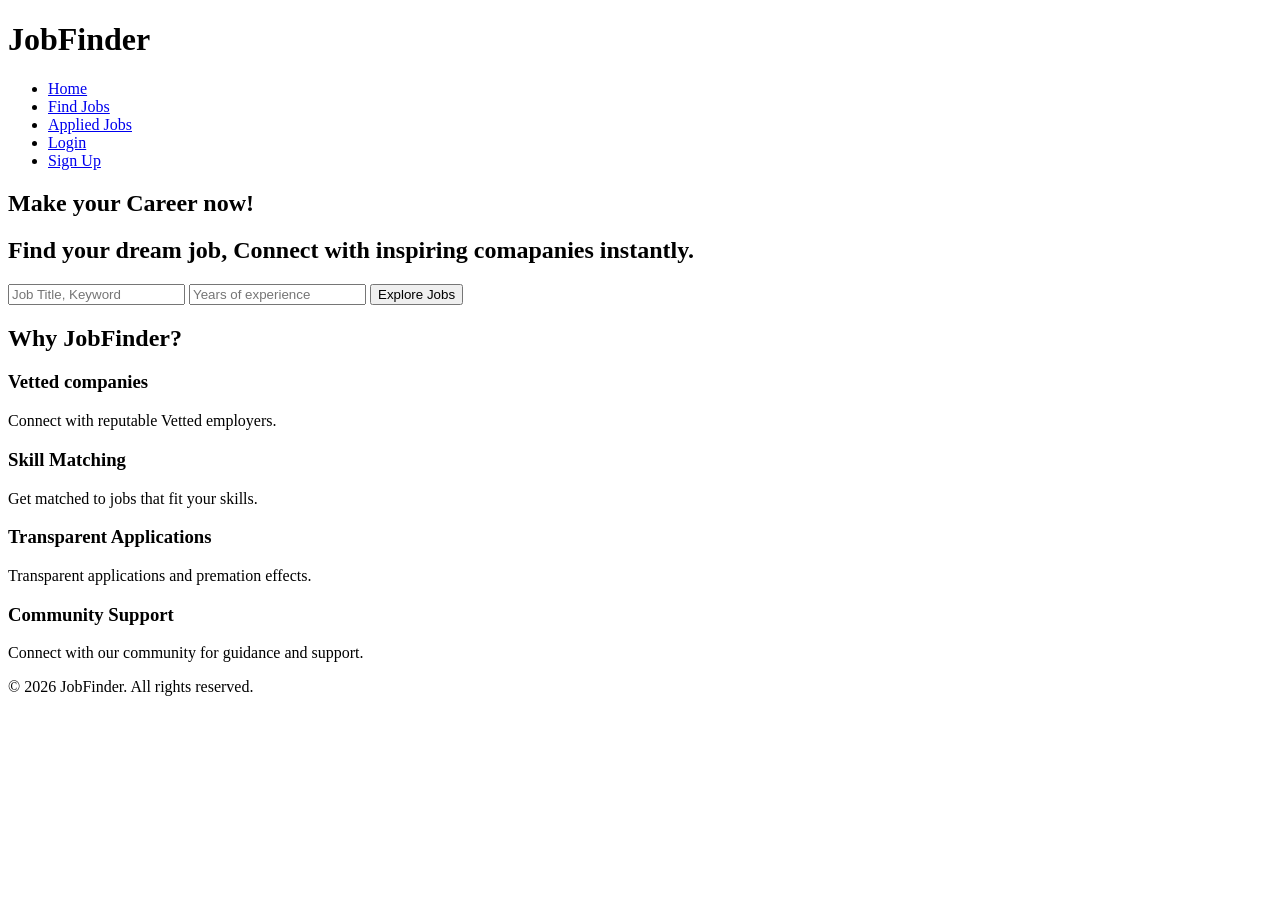
==== index.html @ 07a5ad1a "." ====
<!DOCTYPE html>
<html lang="en">

<head>
    <meta charset="UTF-8">
    <meta name="viewport" content="width=device-width, initial-scale=1.0">
    <title>Job Finder</title>
    <meta name="description" content="Search thousands of jobs opportunities in one place!">
    </head>

<body>
    <!-- NavBar -->
    <header>
        <!-- Logo -->
        <div>
            <h1>JobFinder</h1>
        </div>
        <nav>
            <ul>
                <li><a href="index.html">Home</a></li>
                <li><a href="jobs.html">Find Jobs</a></li>
                <li><a href="applied-jobs.html">Applied Jobs</a></li>
                <li><a href="login.html">Login</a></li>
                <li><a href="signup.html">Sign Up</a></li>
            </ul>
        </nav>
    </header>

    <!-- Hero Section  -->
    <section class="hero">
        <!-- background img will be implemented in css -->
        <h1>Make your Career now!</h1>
        <h2>Find your dream job, Connect with inspiring comapanies instantly.</h2>
        <form action="">
            <input name="job_title" type="text" placeholder="Job Title, Keyword">
            <input name="years_of_experience" type="number" placeholder="Years of experience" min="0">
            <button>Explore Jobs</button>
        </form>
    </section>

    <!-- features of our website -->
    <section class="features">
        <h2>Why JobFinder?</h2>

        <div class="cards_container">
            <div>
                <h3>Vetted companies</h3>
                <p>Connect with reputable Vetted employers.</p>
            </div>

            <div>
                <h3>Skill Matching</h3>
                <p>Get matched to jobs that fit your skills.</p>
            </div>

            <div>
                <h3>Transparent Applications</h3>
                <p>Transparent applications and premation effects.</p>
            </div>

            <div>
                <h3>Community Support</h3>
                <p>Connect with our community for guidance and support.</p>
            </div>
        </div>
    </section>

    <footer>
        &copy; 2026 JobFinder. All rights reserved.
    </footer>

</body>

</html>
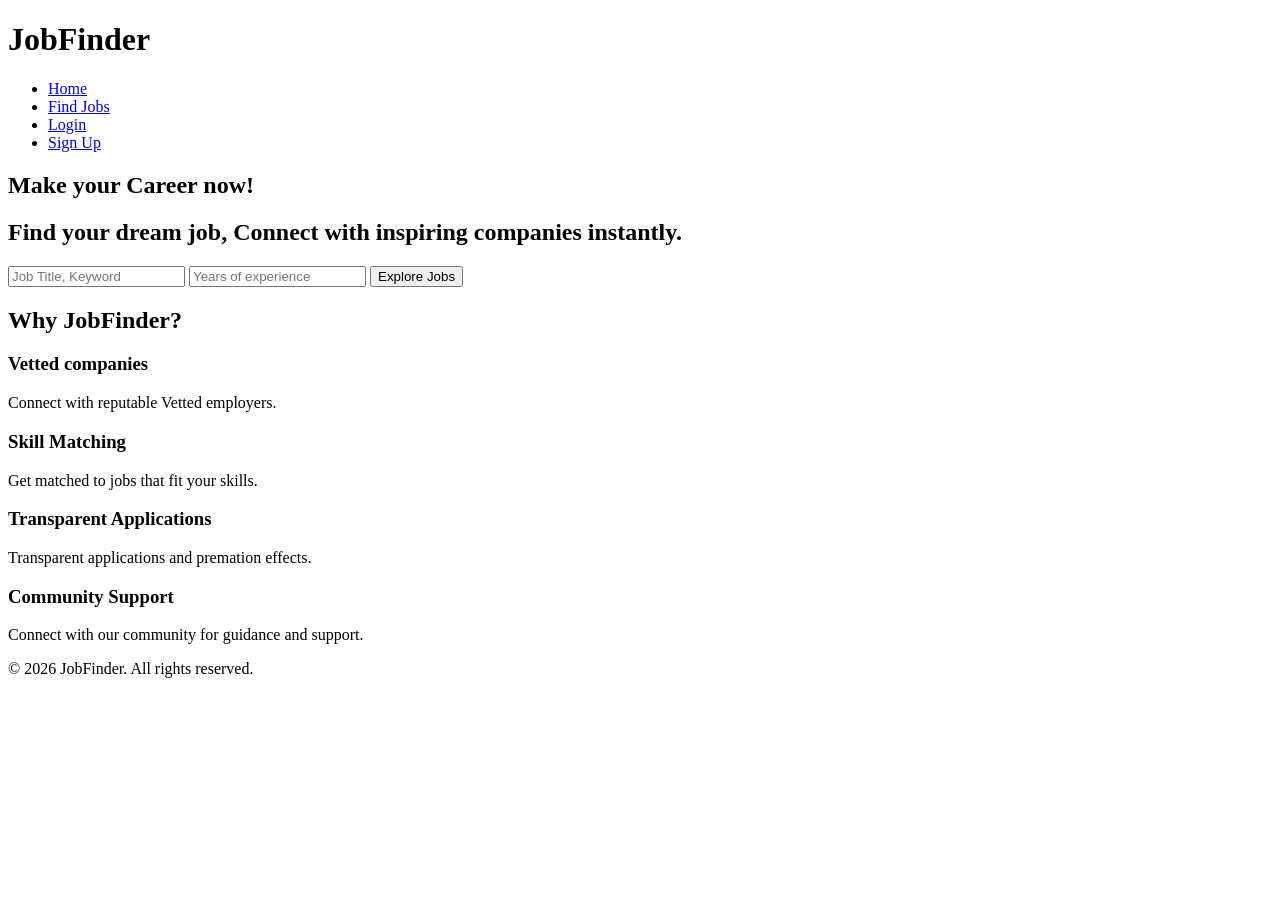
==== commit d2c1fb63: "add header and footer" ====
--- a/index.html
+++ b/index.html
@@ -1,74 +1,71 @@
 <!DOCTYPE html>
 <html lang="en">
 
-<head>
-    <meta charset="UTF-8">
-    <meta name="viewport" content="width=device-width, initial-scale=1.0">
-    <title>Job Finder</title>
-    <meta name="description" content="Search thousands of jobs opportunities in one place!">
+    <head>
+        <meta charset="UTF-8">
+        <meta name="viewport" content="width=device-width, initial-scale=1.0">
+        <title>Job Finder</title>
+        <meta name="description" content="Search thousands of jobs opportunities in one place!">
     </head>
 
-<body>
-    <!-- NavBar -->
-    <header>
-        <!-- Logo -->
-        <div>
-            <h1>JobFinder</h1>
-        </div>
-        <nav>
-            <ul>
-                <li><a href="index.html">Home</a></li>
-                <li><a href="jobs.html">Find Jobs</a></li>
-                <li><a href="applied-jobs.html">Applied Jobs</a></li>
-                <li><a href="login.html">Login</a></li>
-                <li><a href="signup.html">Sign Up</a></li>
-            </ul>
-        </nav>
-    </header>
+    <body>
+        <!-- NavBar -->
+        <header>
+            <!-- Logo -->
+            <div><h1>JobFinder</h1></div>
 
-    <!-- Hero Section  -->
-    <section class="hero">
-        <!-- background img will be implemented in css -->
-        <h1>Make your Career now!</h1>
-        <h2>Find your dream job, Connect with inspiring comapanies instantly.</h2>
-        <form action="">
-            <input name="job_title" type="text" placeholder="Job Title, Keyword">
-            <input name="years_of_experience" type="number" placeholder="Years of experience" min="0">
-            <button>Explore Jobs</button>
-        </form>
-    </section>
+            <nav>
+                <ul>
+                    <li><a href="index.html">Home</a></li>
+                    <li><a href="jobs.html">Find Jobs</a></li>
+                    <li><a href="login.html">Login</a></li>
+                    <li><a href="signup.html">Sign Up</a></li>
+                </ul>
+            </nav>
+        </header>
 
-    <!-- features of our website -->
-    <section class="features">
-        <h2>Why JobFinder?</h2>
+        <!-- Hero Section  -->
+        <section class="hero">
+            <!-- background img will be implemented in css -->
+            <h1>Make your Career now!</h1>
+            <h2>Find your dream job, Connect with inspiring companies instantly.</h2>
+            <form action="">
+                <input name="job_title" type="text" placeholder="Job Title, Keyword">
+                <input name="years_of_experience" type="number" placeholder="Years of experience" min="0">
+                <button>Explore Jobs</button>
+            </form>
+        </section>
 
-        <div class="cards_container">
-            <div>
-                <h3>Vetted companies</h3>
-                <p>Connect with reputable Vetted employers.</p>
+        <!-- features of our website -->
+        <section class="features">
+            <h2>Why JobFinder?</h2>
+
+            <div class="cards_container">
+                <div>
+                    <h3>Vetted companies</h3>
+                    <p>Connect with reputable Vetted employers.</p>
+                </div>
+
+                <div>
+                    <h3>Skill Matching</h3>
+                    <p>Get matched to jobs that fit your skills.</p>
+                </div>
+
+                <div>
+                    <h3>Transparent Applications</h3>
+                    <p>Transparent applications and premation effects.</p>
+                </div>
+
+                <div>
+                    <h3>Community Support</h3>
+                    <p>Connect with our community for guidance and support.</p>
+                </div>
             </div>
+        </section>
 
-            <div>
-                <h3>Skill Matching</h3>
-                <p>Get matched to jobs that fit your skills.</p>
-            </div>
+        <footer>
+            &copy; 2026 JobFinder. All rights reserved.
+        </footer>
 
-            <div>
-                <h3>Transparent Applications</h3>
-                <p>Transparent applications and premation effects.</p>
-            </div>
-
-            <div>
-                <h3>Community Support</h3>
-                <p>Connect with our community for guidance and support.</p>
-            </div>
-        </div>
-    </section>
-
-    <footer>
-        &copy; 2026 JobFinder. All rights reserved.
-    </footer>
-
-</body>
-
+    </body>
 </html>
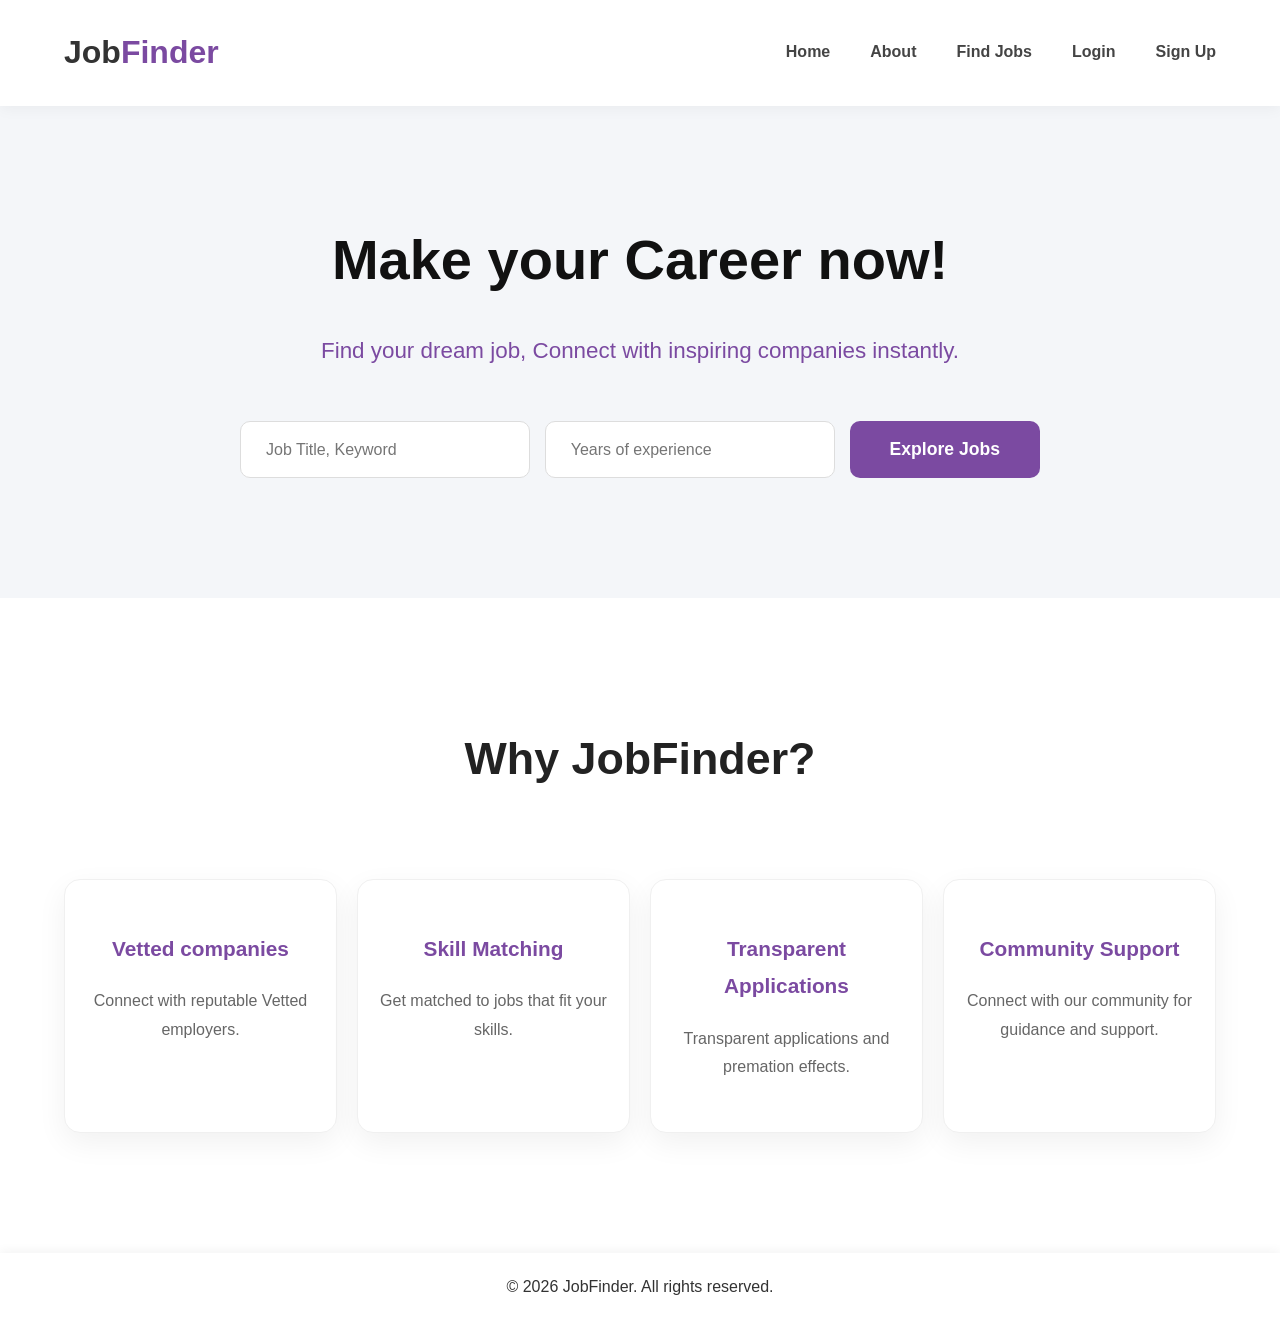
==== commit 4de3794c: "index files" ====
--- a/index.html
+++ b/index.html
@@ -6,17 +6,22 @@
         <meta name="viewport" content="width=device-width, initial-scale=1.0">
         <title>Job Finder</title>
         <meta name="description" content="Search thousands of jobs opportunities in one place!">
+        <link rel="stylesheet" href="cssFiles/index.css">
+        <script src="jsFiles/index.js" defer></script>
     </head>
 
-    <body>
-        <!-- NavBar -->
+   <body>
+    <!-- nav bar -->
         <header>
-            <!-- Logo -->
-            <div><h1>JobFinder</h1></div>
+            <!-- logo -->
+            <div><h1 class="logo">Job<span>Finder</span></h1></div>
 
-            <nav>
+            <div class="menu-icon" id="menu-btn">&#9776;</div>
+
+            <nav class="nav-bar" id="nav-menu">
                 <ul>
                     <li><a href="index.html">Home</a></li>
+                    <li><a href="#features">About</a></li>
                     <li><a href="jobs.html">Find Jobs</a></li>
                     <li><a href="login.html">Login</a></li>
                     <li><a href="signup.html">Sign Up</a></li>
@@ -24,7 +29,6 @@
             </nav>
         </header>
 
-        <!-- Hero Section  -->
         <section class="hero">
             <!-- background img will be implemented in css -->
             <h1>Make your Career now!</h1>
@@ -37,7 +41,7 @@
         </section>
 
         <!-- features of our website -->
-        <section class="features">
+        <section id="features">
             <h2>Why JobFinder?</h2>
 
             <div class="cards_container">
--- a/cssFiles/index.css
+++ b/cssFiles/index.css
@@ -0,0 +1,228 @@
+* {
+    margin: 0;
+    padding: 0;
+    box-sizing: border-box;
+}
+
+html {
+    scroll-behavior: smooth;
+    scroll-padding-top: 100px;
+}
+
+body {
+    font-family: 'Segoe UI', Tahoma, Geneva, Verdana, sans-serif;
+    line-height: 1.8;
+    color: #333;
+    background-color: #fdfdfd;
+    padding-top: 90px;
+}
+
+header {
+    display: flex;
+    justify-content: space-between;
+    align-items: center;
+    padding: 1.5rem 5%;
+    background-color: #fff;
+    box-shadow: 0 2px 15px rgba(0, 0, 0, 0.05);
+    position: fixed;
+    top: 0;
+    left: 0;
+    width: 100%;
+    z-index: 1000;
+}
+
+.logo {
+    color: #333;
+}
+
+span {
+    color: #7b4aa1;
+}
+
+.menu-icon {
+    display: none;
+    font-size: 2rem;
+    cursor: pointer;
+    color: #7b4aa1;
+}
+
+.nav-bar ul {
+    display: flex;
+    gap: 2.5rem;
+    list-style: none;
+}
+
+.nav-bar a {
+    text-decoration: none;
+    color: #444;
+    font-weight: 600;
+    transition: color 0.3s ease;
+}
+
+.nav-bar a:hover {
+    color: #7b4aa1;
+}
+
+.hero {
+    display: flex;
+    flex-direction: column;
+    align-items: center;
+    justify-content: center;
+    text-align: center;
+    padding: 120px 5%;
+    background-color: #f4f6f9;
+}
+
+.hero h1 {
+    font-size: 3.5rem;
+    color: #111;
+    margin-bottom: 20px;
+}
+
+.hero h2 {
+    font-size: 1.4rem;
+    color: #7b4aa1;
+    margin-bottom: 50px;
+    font-weight: 500;
+}
+
+.hero form {
+    display: flex;
+    gap: 15px;
+    width: 100%;
+    max-width: 800px;
+}
+
+.hero input {
+    flex: 1;
+    padding: 18px 25px;
+    border: 1px solid #ddd;
+    border-radius: 10px;
+    font-size: 1rem;
+    outline: none;
+    transition: border-color 0.3s;
+}
+
+.hero input:focus {
+    border-color: #7b4aa1;
+}
+
+.hero button {
+    padding: 18px 40px;
+    background-color: #7b4aa1;
+    color: white;
+    border: none;
+    border-radius: 10px;
+    font-size: 1.1rem;
+    font-weight: bold;
+    cursor: pointer;
+    transition: background-color 0.3s ease;
+}
+
+.hero button:hover {
+    background-color: #6500b3;
+}
+
+#features {
+    padding: 120px 5%;
+    text-align: center;
+    background-color: #fff;
+}
+
+#features h2 {
+    font-size: 2.8rem;
+    margin-bottom: 80px;
+    color: #222;
+}
+
+.cards_container {
+    display: grid;
+    grid-template-columns: repeat(4, 1fr);
+    gap: 20px;
+}
+
+.cards_container > div {
+    background-color: #fff;
+    padding: 50px 20px;
+    border-radius: 16px;
+    box-shadow: 0 10px 30px rgba(0, 0, 0, 0.06);
+    border: 1px solid #f0f0f0;
+    transition: transform 0.4s ease, box-shadow 0.4s ease;
+}
+
+.cards_container > div:hover {
+    transform: translateY(-15px);
+    box-shadow: 0 20px 40px rgba(0, 0, 0, 0.12);
+}
+
+.cards_container h3 {
+    color: #7b4aa1;
+    margin-bottom: 20px;
+    font-size: 1.3rem;
+}
+
+.cards_container p {
+    color: #666;
+    font-size: 1rem;
+}
+
+footer {
+    text-align: center;
+    padding: 20px;
+    background-color: #fff;
+    bottom: 0;
+    width: 100%;
+    z-index: 1000;
+    box-shadow: 0 -2px 10px rgba(0, 0, 0, 0.05);
+}
+
+@media (max-width: 768px) {
+    body {
+        padding-top: 80px;
+    }
+
+    .menu-icon {
+        display: block;
+    }
+
+    .nav-bar {
+        display: none;
+        width: 100%;
+        position: absolute;
+        top: 100%;
+        left: 0;
+        background-color: #fff;
+        padding: 20px 0;
+        box-shadow: 0 10px 15px rgba(0,0,0,0.1);
+    }
+
+    .nav-bar.active {
+        display: block;
+    }
+
+    .nav-bar ul {
+        flex-direction: column;
+        align-items: center;
+        gap: 20px;
+    }
+
+    .hero {
+        padding: 80px 5%;
+    }
+
+    .hero h1 {
+        font-size: 2.5rem;
+    }
+
+    .hero form {
+        flex-direction: column;
+    }
+
+    #features {
+        padding: 80px 5%;
+    }
+
+    .cards_container {
+        grid-template-columns: 1fr;
+    }
+}
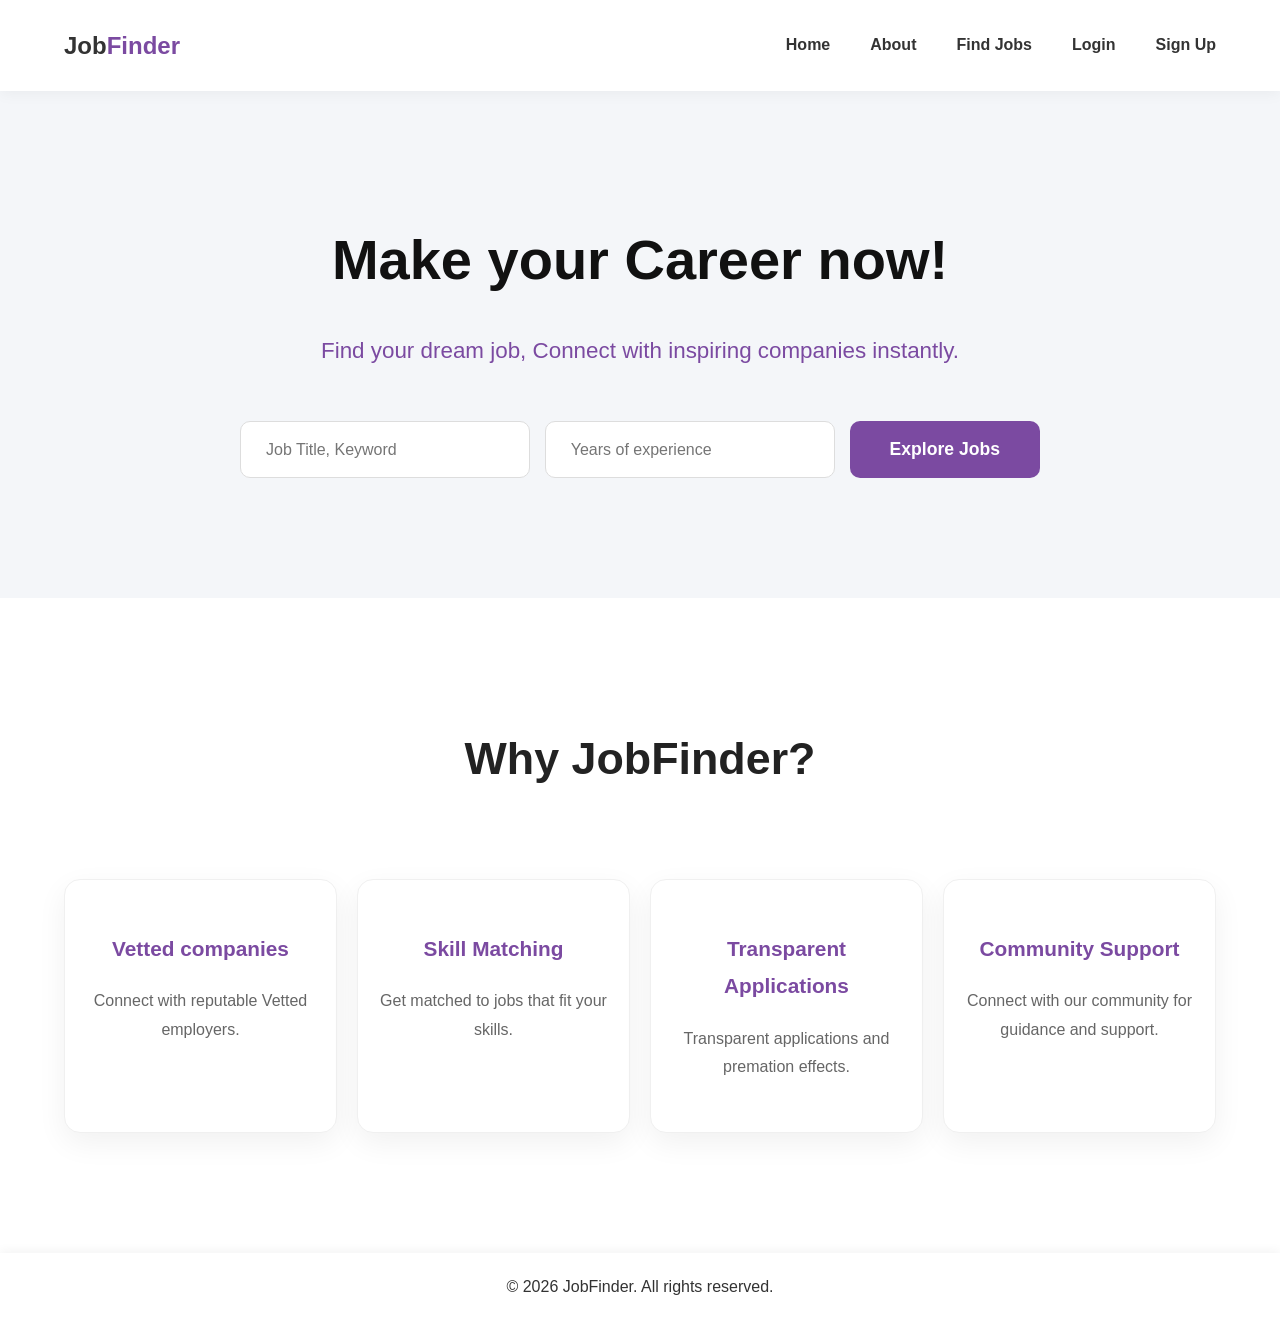
==== commit e4b459ba: "header & footer" ====
--- a/index.html
+++ b/index.html
@@ -6,6 +6,7 @@
         <meta name="viewport" content="width=device-width, initial-scale=1.0">
         <title>Job Finder</title>
         <meta name="description" content="Search thousands of jobs opportunities in one place!">
+        <link rel="stylesheet" href="cssFiles/style.css">
         <link rel="stylesheet" href="cssFiles/index.css">
         <script src="jsFiles/index.js" defer></script>
     </head>
--- a/cssFiles/style.css
+++ b/cssFiles/style.css
@@ -0,0 +1,318 @@
+*{
+margin:0;
+padding:0;
+box-sizing:border-box;
+}
+
+html {
+    scroll-behavior: smooth;
+    scroll-padding-top: 100px;
+}
+
+body {
+    font-family: 'Segoe UI', Tahoma, Geneva, Verdana, sans-serif;
+    line-height: 1.8;
+    color: #333;
+    background-color: #fdfdfd;
+    padding-top: 90px;
+}
+
+header {
+    display: flex;
+    justify-content: space-between;
+    align-items: center;
+    padding: 1.5rem 5%;
+    background-color: #fff;
+    box-shadow: 0 2px 15px rgba(0, 0, 0, 0.05);
+    position: fixed;
+    top: 0;
+    left: 0;
+    width: 100%;
+    z-index: 1000;
+}
+
+.logo {
+    color: #333;
+    font-size:24px;
+    font-weight:bold;
+}
+
+span {
+    color: #7b4aa1;
+}
+
+.menu-icon {
+    display: none;
+    font-size: 2rem;
+    cursor: pointer;
+    color: #7b4aa1;
+}
+
+.nav-bar ul {
+    display: flex;
+    gap: 2.5rem;
+    list-style: none;
+}
+
+.nav-bar a {
+    text-decoration: none;
+    color: #333;
+    font-weight: 600;
+    transition: color 0.3s ease;
+}
+
+.nav-bar a:hover {
+    color: #7b4aa1;
+}
+
+.search-section{
+background:white;
+padding:25px;
+border-radius:10px;
+box-shadow:0 2px 8px rgba(0,0,0,0.1);
+width:350px;
+margin:20px auto;
+text-align:center;
+}
+.search-section input{
+width:100%;
+padding:8px;
+margin:8px 0;
+border-radius:5px;
+border:1px solid #ccc;
+}
+.search-section button{
+width:100%;
+margin-top:10px;
+padding:10px 15px;
+border:none;
+border-radius:6px;
+background-color:#7b4aa1;
+color:white;
+cursor:pointer;
+}
+.search-section button:hover{
+background:#6500b3;
+}
+.jobs-container{
+display:grid;
+grid-template-columns:1fr 1fr;
+gap:20px;
+padding:20px;
+max-width:1000px;
+margin:auto;
+}
+.job-card{
+padding:25px;
+border-radius:12px;
+background:white;
+box-shadow:0 2px 10px rgba(0,0,0,0.1);
+transition: all 0.3s ease;
+}
+.job-card:hover{
+transform: translateY(-5px);
+box-shadow:0 6px 16px rgba(0,0,0,0.15);
+}
+.job-card h3{
+font-size:22px;
+margin-bottom:10px;
+color:#111827;
+}
+.job-card p{
+margin:6px 0;
+font-size:15px;
+color:#374151;
+}
+.job-card strong{
+color:#111827;
+}
+.job-card h3::after{
+content:"";
+display:block;
+width:50px;
+height:3px;
+background-color:#7b4aa1;
+margin-top:6px;
+border-radius:2px;
+}
+button{
+padding:10px 16px;
+border:none;
+background-color:#7b4aa1;
+color:white;
+border-radius:5px;
+cursor:pointer;
+}
+button:hover{
+background:#6500b3;
+}
+
+.btn-edit {
+    background-color: #e0e7ff; 
+    color: #7b4aa1;          
+    padding: 6px 14px;
+    border-radius: 6px;
+    text-decoration: none;   
+    font-weight: 500;
+    display: inline-block;    
+    transition: all 0.3s ease;
+    border: 1px solid #e0e7ff;
+}
+
+
+.btn-edit:hover {
+    background-color: #c7d2fe;
+    color: #6500b3;
+    border-color: #c7d2fe;
+}
+
+.btn-delete {
+    background-color: #fee2e2; 
+    color: #991b1b;           
+    border: 1px solid #fee2e2;
+    border-radius: 6px;
+    padding: 6px 14px;        
+    font-weight: 500;
+    transition: all 0.3s ease; 
+}
+
+
+.btn-delete:hover {
+    background-color: #fca5a5; 
+    color: #991b1b;
+    border-color: #fca5a5;
+    text-decoration: none; 
+}
+
+.btn-secondary{
+padding:8px 14px;
+border-radius:6px;
+border:none;
+background-color:#7b4aa1;
+color:white;
+cursor:pointer;
+margin-top:10px;
+}
+.btn-secondary:hover{
+background:#6500b3;
+}
+.status{
+padding:4px 10px;
+border-radius:5px;
+font-size:14px;
+font-weight:bold;
+margin-left:5px;
+}
+.status.open{
+background-color:#d1fae5;
+color:#065f46;
+}
+.status.closed{
+background-color:#fee2e2;
+color:#991b1b;
+}
+
+footer {
+    text-align: center;
+    padding: 20px;
+    background-color: #fff;
+    bottom: 0;
+    width: 100%;
+    z-index: 1000;
+    box-shadow: 0 -2px 10px rgba(0, 0, 0, 0.05);
+}
+
+.container{
+  max-width:700px;
+  margin:30px auto;
+  padding:0 10px;
+}
+
+.job-list{
+  display:flex;
+  flex-direction:column;
+  gap:15px;
+}
+
+.job-card{
+  display:flex;
+  gap:15px;
+  padding:18px;
+  border:1px solid #eee;
+  border-radius:8px;
+  background:#fff;
+}
+
+.job-logo{
+  width:50px;
+  height:50px;
+  background:#eee;
+  border-radius:6px;
+  flex-shrink:0;
+}
+
+
+.job-content{
+  flex:1;
+}
+
+.job-card h3{
+  font-size:18px;
+  margin-bottom:5px;
+}
+
+.company{
+  color:#7b4aa1;
+  font-weight:500;
+}
+
+.job-meta{
+  font-size:14px;
+  color:#555;
+}
+
+.status.applied{
+  background:#dbeafe;
+  color:#6500b3;
+}
+
+.status.review{
+  background:#fef3c7;
+  color:#92400e;
+}
+
+.btn.disabled{
+  background:#ccc;
+  cursor:not-allowed;
+}
+
+@media (max-width: 768px) {
+    body {
+        padding-top: 80px;
+    }
+
+    .menu-icon {
+        display: block;
+    }
+
+    .nav-bar {
+        display: none;
+        width: 100%;
+        position: absolute;
+        top: 100%;
+        left: 0;
+        background-color: #fff;
+        padding: 20px 0;
+        box-shadow: 0 10px 15px rgba(0,0,0,0.1);
+    }
+
+    .nav-bar.active {
+        display: block;
+    }
+
+    .nav-bar ul {
+        flex-direction: column;
+        align-items: center;
+        gap: 20px;
+    }
+}
--- a/cssFiles/index.css
+++ b/cssFiles/index.css
@@ -1,4 +1,4 @@
-* {
+/* * {
     margin: 0;
     padding: 0;
     box-sizing: border-box;
@@ -61,7 +61,7 @@
 
 .nav-bar a:hover {
     color: #7b4aa1;
-}
+} */
 
 .hero {
     display: flex;
@@ -166,7 +166,7 @@
     font-size: 1rem;
 }
 
-footer {
+/* footer {
     text-align: center;
     padding: 20px;
     background-color: #fff;
@@ -174,7 +174,7 @@
     width: 100%;
     z-index: 1000;
     box-shadow: 0 -2px 10px rgba(0, 0, 0, 0.05);
-}
+} */
 
 @media (max-width: 768px) {
     body {
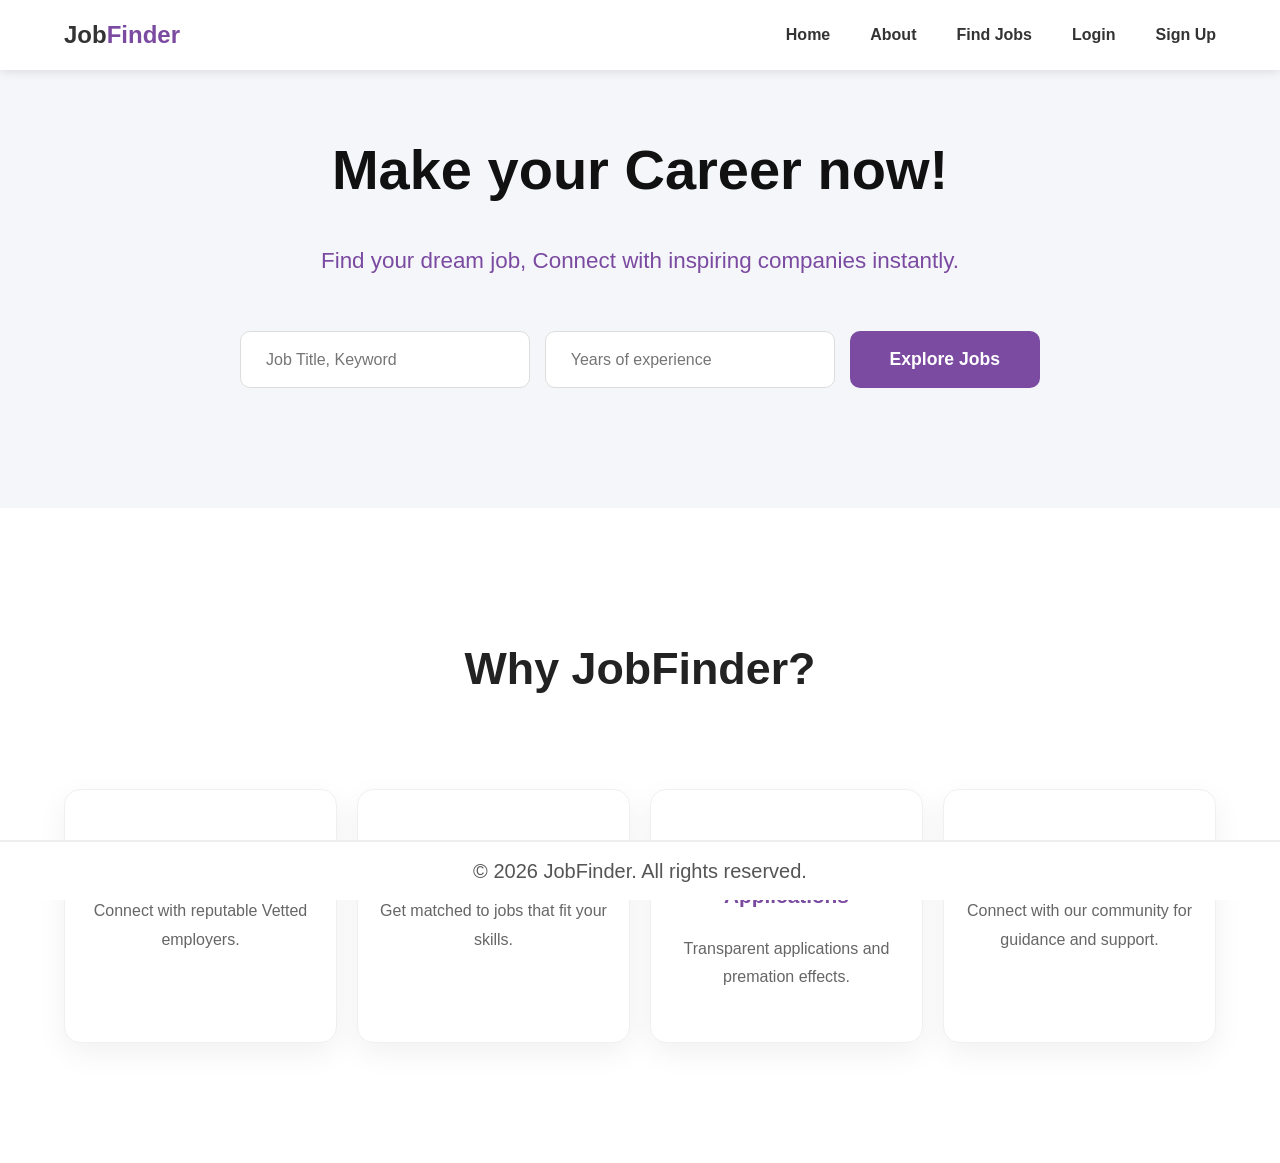
==== commit 7bdc09e4: "Merge branch 'main' of https://github.com/biilal69/JobFinder marge fix" ====
--- a/index.html
+++ b/index.html
@@ -8,6 +8,7 @@
         <meta name="description" content="Search thousands of jobs opportunities in one place!">
         <link rel="stylesheet" href="cssFiles/style.css">
         <link rel="stylesheet" href="cssFiles/index.css">
+            
         <script src="jsFiles/index.js" defer></script>
     </head>
 
@@ -34,11 +35,22 @@
             <!-- background img will be implemented in css -->
             <h1>Make your Career now!</h1>
             <h2>Find your dream job, Connect with inspiring companies instantly.</h2>
-            <form action="">
-                <input name="job_title" type="text" placeholder="Job Title, Keyword">
-                <input name="years_of_experience" type="number" placeholder="Years of experience" min="0">
-                <button>Explore Jobs</button>
-            </form>
+         <form action="jobs.html" method="GET">
+
+<input 
+name="title"
+type="text"
+placeholder="Job Title, Keyword" required>
+
+<input 
+name="experience"
+type="number"
+placeholder="Years of experience"
+min="0">
+
+<button type="submit">Explore Jobs</button>
+
+</form>
         </section>
 
         <!-- features of our website -->
--- a/cssFiles/style.css
+++ b/cssFiles/style.css
@@ -14,21 +14,22 @@
     line-height: 1.8;
     color: #333;
     background-color: #fdfdfd;
-    padding-top: 90px;
+    padding-top: 0;
 }
 
 header {
-    display: flex;
-    justify-content: space-between;
-    align-items: center;
-    padding: 1.5rem 5%;
-    background-color: #fff;
-    box-shadow: 0 2px 15px rgba(0, 0, 0, 0.05);
-    position: fixed;
-    top: 0;
-    left: 0;
-    width: 100%;
-    z-index: 1000;
+    position: fixed !important;
+    top: 0 !important;
+    left: 0 !important;
+    width: 100% !important;
+    height: 90px !important;
+    z-index: 10001 !important;
+    background-color: white !important;
+    display: flex !important;
+    justify-content: space-between !important;
+    align-items: center !important;
+    padding: 0 5% !important;
+    box-shadow: 0 2px 10px rgba(0,0,0,0.1) !important;
 }
 
 .logo {
@@ -212,14 +213,42 @@
 color:#991b1b;
 }
 
+header {
+    position: fixed !important;
+    top: 0 !important;
+    left: 0 !important;
+    width: 100% !important;
+    height: 70px !important;
+    z-index: 10001 !important;
+    background-color: white !important;
+    display: flex !important;
+    justify-content: space-between !important;
+    align-items: center !important;
+    padding: 0 5% !important;
+    box-shadow: 0 2px 10px rgba(0,0,0,0.1) !important;
+}
+
 footer {
-    text-align: center;
-    padding: 20px;
-    background-color: #fff;
-    bottom: 0;
-    width: 100%;
-    z-index: 1000;
-    box-shadow: 0 -2px 10px rgba(0, 0, 0, 0.05);
+    position: fixed !important;
+    bottom: 0 !important;
+    left: 0 !important;
+    width: 100% !important;
+    height: 60px !important;
+    background-color: white !important;
+    z-index: 10002 !important;
+    
+    /* لجعل النص في المنتصف تماماً */
+    display: flex !important;
+    justify-content: center !important; /* محاذاة أفقية */
+    align-items: center !important;     /* محاذاة رأسية */
+    
+    /* إضافة الـ Border */
+    border-top: 2px solid #eee !important; /* الخط الرمادي الخفيف فوق الفوتر */
+    
+    /* تنسيق النص */
+    color: #555 !important;
+    font-size: 20px !important;
+    margin: 0 !important;
 }
 
 .container{
@@ -284,6 +313,85 @@
 .btn.disabled{
   background:#ccc;
   cursor:not-allowed;
+}
+.job-details-container{
+max-width:900px;
+margin:40px auto;
+padding:20px;
+}
+
+.job-details-card{
+background:white;
+padding:30px;
+border-radius:12px;
+box-shadow:0 4px 15px rgba(0,0,0,0.1);
+}
+
+.job-header{
+display:flex;
+justify-content:space-between;
+align-items:center;
+margin-bottom:25px;
+border-bottom:1px solid #eee;
+padding-bottom:10px;
+}
+
+.job-header h2{
+font-size:26px;
+}
+
+.posted-date{
+color:#666;
+font-size:14px;
+}
+
+.job-info-section{
+margin-bottom:20px;
+}
+
+.job-section{
+margin-top:20px;
+}
+
+.job-section ul{
+margin-left:20px;
+margin-top:10px;
+}
+
+.apply-section{
+margin-top:30px;
+display:flex;
+gap:15px;
+align-items:center;
+}
+
+.back-btn{
+text-decoration:none;
+padding:10px 16px;
+background:#eee;
+border-radius:6px;
+color:#333;
+}
+
+.back-btn:hover{
+background:#ddd;
+}
+.btn-primary:disabled{
+background:#ccc;
+cursor:not-allowed;
+}
+
+#noJobsMessage{
+display:none;
+text-align:center;
+margin:40px auto;
+font-size:22px;
+font-weight:bold;
+color:#991b1b;
+background:#fee2e2;
+padding:15px 25px;
+border-radius:8px;
+width:fit-content;
 }
 
 @media (max-width: 768px) {
@@ -315,4 +423,36 @@
         align-items: center;
         gap: 20px;
     }
-}+}
+main {
+    background-color: white;
+    max-width: 450px; 
+    margin: 40px auto; 
+    padding: 40px;
+    border-radius: 12px;
+    box-shadow: 0 2px 10px rgba(0,0,0,0.1);
+}
+/* LOGIN AND SIGNUP FORM STYLES (MAHER)    */
+main h3 { text-align: center; margin-top: 25px; color: #111827; }
+main p { text-align: center; margin-top: 10px; }
+main p a { color: #7b4aa1; text-decoration: none; font-weight: bold; }
+main p a:hover { text-decoration: underline; }
+main table { width: 100%; border-collapse: collapse; }
+main td { padding: 10px 0; }
+main td label { font-weight: 600; color: #374151; font-size: 14px; }
+main input[type="text"], 
+main input[type="password"], 
+main input[type="email"] {
+    width: 100%; padding: 10px; border: 1px solid #ccc; border-radius: 6px; 
+}
+main input[type="text"]:focus, 
+main input[type="password"]:focus {
+    border-color: #7b4aa1; outline: none;
+}
+main input[type="submit"] {
+    width: 100%; background-color: #7b4aa1; color: white; border: none;
+    padding: 12px; font-size: 16px; font-weight: bold; border-radius: 6px; 
+    cursor: pointer; margin-top: 15px;
+}
+main input[type="submit"]:hover { background-color: #6500b3; }
+.msg { font-weight: bold; margin-bottom: 20px; text-align: center; padding: 12px; border-radius: 6px; }
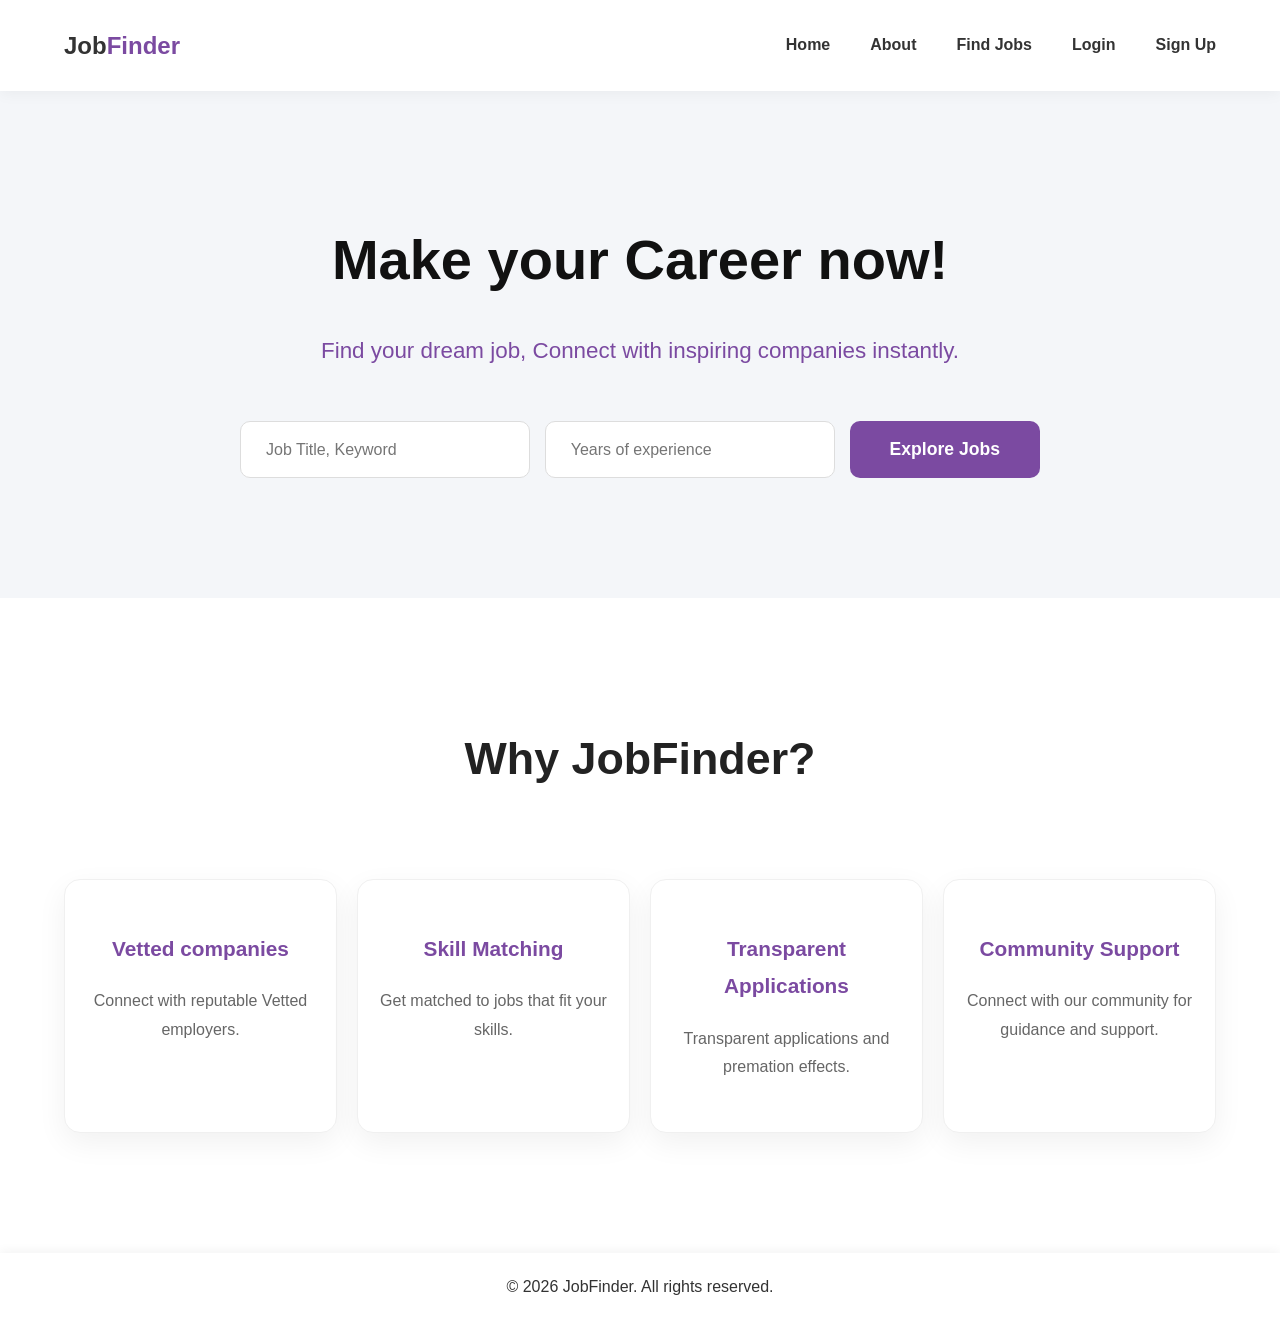
==== commit e708e472: "simple edit😁" ====
--- a/index.html
+++ b/index.html
@@ -8,8 +8,6 @@
         <meta name="description" content="Search thousands of jobs opportunities in one place!">
         <link rel="stylesheet" href="cssFiles/style.css">
         <link rel="stylesheet" href="cssFiles/index.css">
-            
-        <script src="jsFiles/index.js" defer></script>
     </head>
 
    <body>
@@ -84,5 +82,8 @@
             &copy; 2026 JobFinder. All rights reserved.
         </footer>
 
+        <script src="jsFiles/main.js"></script>
+        <script src="jsFiles/index.js"></script>
+
     </body>
 </html>
--- a/cssFiles/style.css
+++ b/cssFiles/style.css
@@ -14,22 +14,21 @@
     line-height: 1.8;
     color: #333;
     background-color: #fdfdfd;
-    padding-top: 0;
+    padding-top: 90px;
 }
 
 header {
-    position: fixed !important;
-    top: 0 !important;
-    left: 0 !important;
-    width: 100% !important;
-    height: 90px !important;
-    z-index: 10001 !important;
-    background-color: white !important;
-    display: flex !important;
-    justify-content: space-between !important;
-    align-items: center !important;
-    padding: 0 5% !important;
-    box-shadow: 0 2px 10px rgba(0,0,0,0.1) !important;
+    display: flex;
+    justify-content: space-between;
+    align-items: center;
+    padding: 1.5rem 5%;
+    background-color: #fff;
+    box-shadow: 0 2px 15px rgba(0, 0, 0, 0.05);
+    position: fixed;
+    top: 0;
+    left: 0;
+    width: 100%;
+    z-index: 1000;
 }
 
 .logo {
@@ -64,6 +63,12 @@
 
 .nav-bar a:hover {
     color: #7b4aa1;
+}
+
+#logout-btn {
+    color: #78135d;
+    font-weight: bold;
+    font-size: 1.3rem;
 }
 
 .search-section{
@@ -213,42 +218,14 @@
 color:#991b1b;
 }
 
-header {
-    position: fixed !important;
-    top: 0 !important;
-    left: 0 !important;
-    width: 100% !important;
-    height: 70px !important;
-    z-index: 10001 !important;
-    background-color: white !important;
-    display: flex !important;
-    justify-content: space-between !important;
-    align-items: center !important;
-    padding: 0 5% !important;
-    box-shadow: 0 2px 10px rgba(0,0,0,0.1) !important;
-}
-
 footer {
-    position: fixed !important;
-    bottom: 0 !important;
-    left: 0 !important;
-    width: 100% !important;
-    height: 60px !important;
-    background-color: white !important;
-    z-index: 10002 !important;
-    
-    /* لجعل النص في المنتصف تماماً */
-    display: flex !important;
-    justify-content: center !important; /* محاذاة أفقية */
-    align-items: center !important;     /* محاذاة رأسية */
-    
-    /* إضافة الـ Border */
-    border-top: 2px solid #eee !important; /* الخط الرمادي الخفيف فوق الفوتر */
-    
-    /* تنسيق النص */
-    color: #555 !important;
-    font-size: 20px !important;
-    margin: 0 !important;
+    text-align: center;
+    padding: 20px;
+    background-color: #fff;
+    bottom: 0;
+    width: 100%;
+    z-index: 1000;
+    box-shadow: 0 -2px 10px rgba(0, 0, 0, 0.05);
 }
 
 .container{
--- a/cssFiles/index.css
+++ b/cssFiles/index.css
@@ -1,67 +1,8 @@
-/* * {
-    margin: 0;
-    padding: 0;
-    box-sizing: border-box;
+.welcome-msg {
+    color: #7b4aa1;
+    font-weight: bold;
+    font-size: 1.1rem;
 }
-
-html {
-    scroll-behavior: smooth;
-    scroll-padding-top: 100px;
-}
-
-body {
-    font-family: 'Segoe UI', Tahoma, Geneva, Verdana, sans-serif;
-    line-height: 1.8;
-    color: #333;
-    background-color: #fdfdfd;
-    padding-top: 90px;
-}
-
-header {
-    display: flex;
-    justify-content: space-between;
-    align-items: center;
-    padding: 1.5rem 5%;
-    background-color: #fff;
-    box-shadow: 0 2px 15px rgba(0, 0, 0, 0.05);
-    position: fixed;
-    top: 0;
-    left: 0;
-    width: 100%;
-    z-index: 1000;
-}
-
-.logo {
-    color: #333;
-}
-
-span {
-    color: #7b4aa1;
-}
-
-.menu-icon {
-    display: none;
-    font-size: 2rem;
-    cursor: pointer;
-    color: #7b4aa1;
-}
-
-.nav-bar ul {
-    display: flex;
-    gap: 2.5rem;
-    list-style: none;
-}
-
-.nav-bar a {
-    text-decoration: none;
-    color: #444;
-    font-weight: 600;
-    transition: color 0.3s ease;
-}
-
-.nav-bar a:hover {
-    color: #7b4aa1;
-} */
 
 .hero {
     display: flex;
@@ -166,46 +107,7 @@
     font-size: 1rem;
 }
 
-/* footer {
-    text-align: center;
-    padding: 20px;
-    background-color: #fff;
-    bottom: 0;
-    width: 100%;
-    z-index: 1000;
-    box-shadow: 0 -2px 10px rgba(0, 0, 0, 0.05);
-} */
-
 @media (max-width: 768px) {
-    body {
-        padding-top: 80px;
-    }
-
-    .menu-icon {
-        display: block;
-    }
-
-    .nav-bar {
-        display: none;
-        width: 100%;
-        position: absolute;
-        top: 100%;
-        left: 0;
-        background-color: #fff;
-        padding: 20px 0;
-        box-shadow: 0 10px 15px rgba(0,0,0,0.1);
-    }
-
-    .nav-bar.active {
-        display: block;
-    }
-
-    .nav-bar ul {
-        flex-direction: column;
-        align-items: center;
-        gap: 20px;
-    }
-
     .hero {
         padding: 80px 5%;
     }
